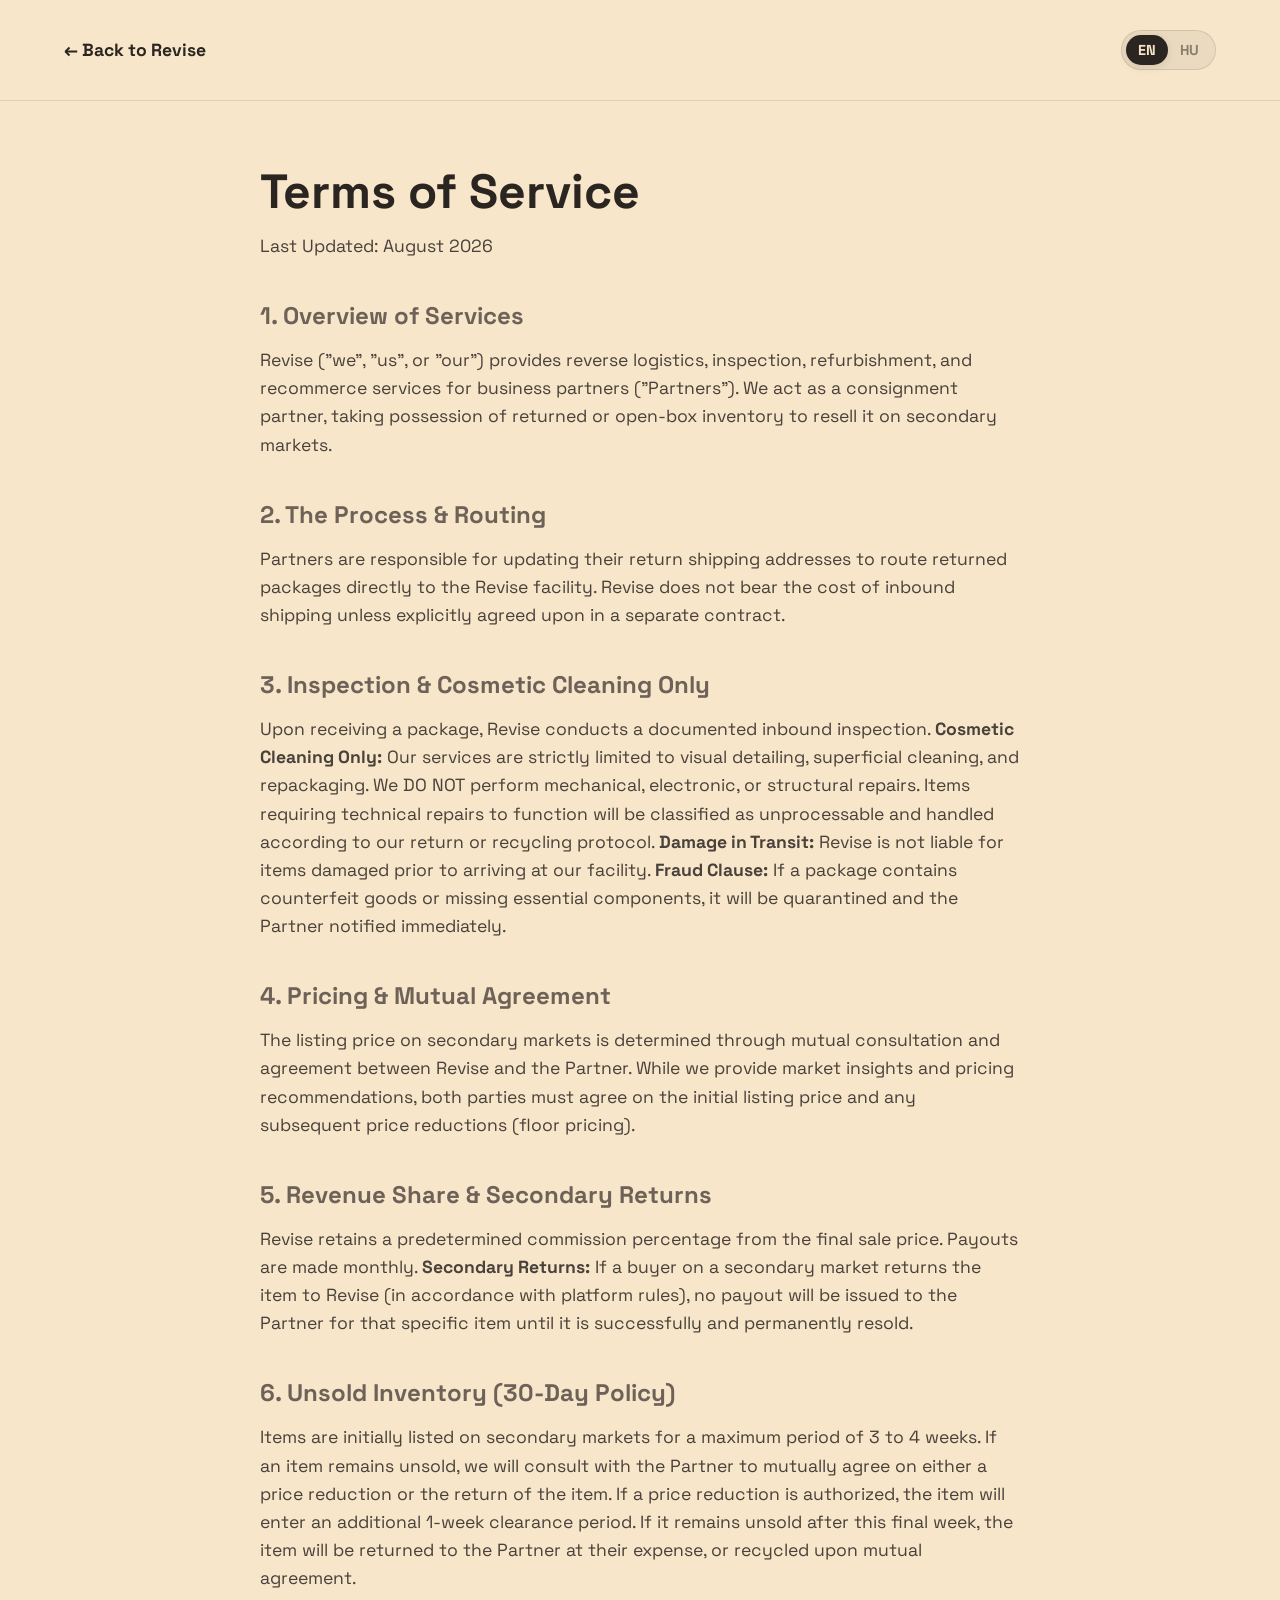
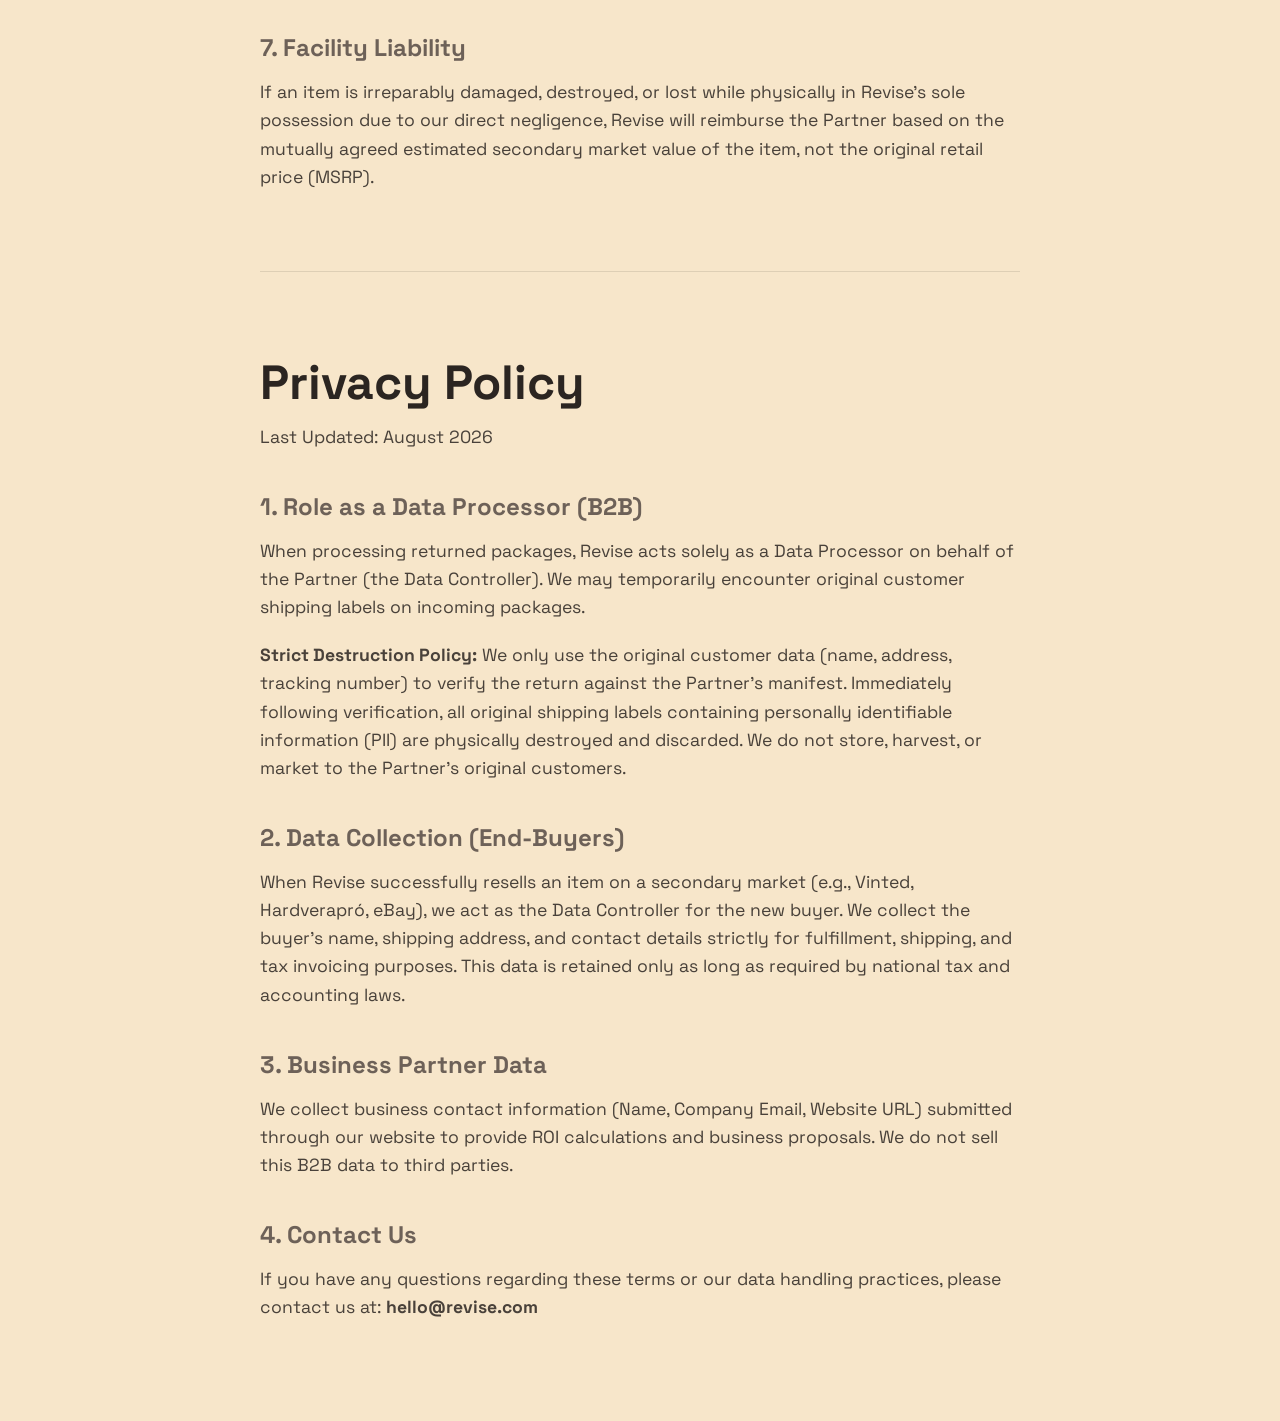
==== legal-en.html @ ffb0c0a9 "elsoupload" ====
<!DOCTYPE html>
<html lang="en">
<head>
    <meta charset="UTF-8">
    <meta name="viewport" content="width=device-width, initial-scale=1.0">
    <title>Legal | Revise</title>
    <link href="https://fonts.googleapis.com/css2?family=Space+Grotesk:wght@300;500;700&display=swap" rel="stylesheet">
    <link rel="stylesheet" href="style.css">
</head>
<body class="legal-page">

    <header class="legal-header">
        <a href="index.html" class="back-btn" data-i18n="legal-back">← Back to Revise</a>
        
        <!-- Nyelvválasztó a jogi oldalra is -->
        <div class="lang-switcher">
            <button class="lang-btn active">EN</button>
            <button class="lang-btn" onclick="window.location.href='legal-hu.html'">HU</button>
        </div>
    </header>

    <div class="legal-container">
        
        <div class="legal-section">
            <h1>Terms of Service</h1>
            <p class="last-updated">Last Updated: August 2026</p>

            <h2>1. Overview of Services</h2>
            <p>Revise ("we", "us", or "our") provides reverse logistics, inspection, refurbishment, and recommerce services for business partners ("Partners"). We act as a consignment partner, taking possession of returned or open-box inventory to resell it on secondary markets.</p>

            <h2>2. The Process & Routing</h2>
            <p>Partners are responsible for updating their return shipping addresses to route returned packages directly to the Revise facility. Revise does not bear the cost of inbound shipping unless explicitly agreed upon in a separate contract.</p>

            <h2>3. Inspection & Cosmetic Cleaning Only</h2>
            <p>Upon receiving a package, Revise conducts a documented inbound inspection. <strong>Cosmetic Cleaning Only:</strong> Our services are strictly limited to visual detailing, superficial cleaning, and repackaging. We DO NOT perform mechanical, electronic, or structural repairs. Items requiring technical repairs to function will be classified as unprocessable and handled according to our return or recycling protocol. <strong>Damage in Transit:</strong> Revise is not liable for items damaged prior to arriving at our facility. <strong>Fraud Clause:</strong> If a package contains counterfeit goods or missing essential components, it will be quarantined and the Partner notified immediately.</p>
            
            <h2>4. Pricing & Mutual Agreement</h2>
            <p>The listing price on secondary markets is determined through mutual consultation and agreement between Revise and the Partner. While we provide market insights and pricing recommendations, both parties must agree on the initial listing price and any subsequent price reductions (floor pricing).</p>

            <h2>5. Revenue Share & Secondary Returns</h2>
            <p>Revise retains a predetermined commission percentage from the final sale price. Payouts are made monthly. <strong>Secondary Returns:</strong> If a buyer on a secondary market returns the item to Revise (in accordance with platform rules), no payout will be issued to the Partner for that specific item until it is successfully and permanently resold.</p>

            <h2>6. Unsold Inventory (30-Day Policy)</h2>
            <p>Items are initially listed on secondary markets for a maximum period of 3 to 4 weeks. If an item remains unsold, we will consult with the Partner to mutually agree on either a price reduction or the return of the item. If a price reduction is authorized, the item will enter an additional 1-week clearance period. If it remains unsold after this final week, the item will be returned to the Partner at their expense, or recycled upon mutual agreement.</p>

            <h2>7. Facility Liability</h2>
            <p>If an item is irreparably damaged, destroyed, or lost while physically in Revise's sole possession due to our direct negligence, Revise will reimburse the Partner based on the mutually agreed estimated secondary market value of the item, not the original retail price (MSRP).</p>
        </div>

        <hr class="legal-divider">

        <div class="legal-section">
            <h1>Privacy Policy</h1>
            <p class="last-updated">Last Updated: August 2026</p>

            <h2>1. Role as a Data Processor (B2B)</h2>
            <p>When processing returned packages, Revise acts solely as a Data Processor on behalf of the Partner (the Data Controller). We may temporarily encounter original customer shipping labels on incoming packages.</p>
            <p><strong>Strict Destruction Policy:</strong> We only use the original customer data (name, address, tracking number) to verify the return against the Partner's manifest. Immediately following verification, all original shipping labels containing personally identifiable information (PII) are physically destroyed and discarded. We do not store, harvest, or market to the Partner's original customers.</p>

            <h2>2. Data Collection (End-Buyers)</h2>
            <p>When Revise successfully resells an item on a secondary market (e.g., Vinted, Hardverapró, eBay), we act as the Data Controller for the new buyer. We collect the buyer's name, shipping address, and contact details strictly for fulfillment, shipping, and tax invoicing purposes. This data is retained only as long as required by national tax and accounting laws.</p>

            <h2>3. Business Partner Data</h2>
            <p>We collect business contact information (Name, Company Email, Website URL) submitted through our website to provide ROI calculations and business proposals. We do not sell this B2B data to third parties.</p>

            <h2>4. Contact Us</h2>
            <p>If you have any questions regarding these terms or our data handling practices, please contact us at: <strong>hello@revise.com</strong></p>
        </div>

    </div>

</body>
</html>
---- style.css ----
html.lenis {
  height: auto;
}
.lenis.lenis-smooth {
  scroll-behavior: auto !important;
}
.lenis.lenis-smooth [data-lenis-prevent] {
  overscroll-behavior: contain;
}
.lenis.lenis-stopped {
  overflow: hidden;
}
.lenis.lenis-scrolling iframe {
  pointer-events: none;
}

:root {
    --bg-color: #F7E6CA;
    --box-main: #AD9C8E;
    --box-dark: #8c7d71; 
    --box-light: #D9BBB0;
    --box-inside: #6d6158;
    --text-color: #2b2521; 
    
    --texture: url("data:image/svg+xml,%3Csvg viewBox='0 0 200 200' xmlns='http://www.w3.org/2000/svg'%3E%3Cfilter id='noiseFilter'%3E%3CfeTurbulence type='fractalNoise' baseFrequency='0.8' numOctaves='3' stitchTiles='stitch'/%3E%3C/filter%3E%3Crect width='100%25' height='100%25' filter='url(%23noiseFilter)' opacity='0.12'/%3E%3C/svg%3E");
}

* { margin: 0; padding: 0; box-sizing: border-box; }

body {
    background-color: var(--bg-color);
    font-family: 'Space Grotesk', sans-serif;
    color: var(--text-color);
    overflow-x: hidden;
}

/* ========================================= */
/* --- 0. FEJLÉC (HEADER) NAVIGÁCIÓ --- */
/* ========================================= */
.site-header {
    position: fixed;
    top: 0; left: 0; width: 100%;
    display: flex; justify-content: space-between; align-items: center;
    padding: 30px 5%; /* Alapból szellősebb */
    z-index: 100;
    transition: all 0.3s cubic-bezier(0.4, 0, 0.2, 1);
    /* Alapból átlátszó! */
    background: transparent; 
}

/* Ez az osztály kapcsol be, amikor legörgetünk */
.site-header.scrolled {
    background: rgba(247, 230, 202, 0.85); /* A var(--bg-color) áttetsző változata */
    backdrop-filter: blur(12px);
    -webkit-backdrop-filter: blur(12px);
    box-shadow: 0 4px 30px rgba(0, 0, 0, 0.05);
    padding: 15px 5%; /* Összehúzódik picit! */
}

/* Amikor sötét háttérre (ROI) érünk, ezt a GSAP fogja sötétíteni */
.site-header.dark-mode {
    background: rgba(26, 23, 21, 0.85); /* Sötét tejüveg */
}
.site-header.dark-mode .header-logo,
.site-header.dark-mode .header-nav a {
    color: var(--bg-color); /* Világos szöveg */
}
.site-header.dark-mode .header-cta {
    background-color: var(--bg-color);
    color: var(--text-color);
}

.header-logo {
    font-size: 2rem; font-weight: 700; color: var(--text-color);
    cursor: pointer; transition: color 0.3s;
}

.header-nav { 
    display: flex; 
    gap: 40px; 
    position: absolute;
    left: 50%;
    transform: translateX(-50%);
}
.header-nav a {
    text-decoration: none; color: var(--text-color);
    font-weight: 500; font-size: 1.1rem; opacity: 0.6;
    transition: opacity 0.2s, color 0.3s;
}
.header-nav a:hover { opacity: 1; }

.header-cta {
    text-decoration: none;
    background-color: var(--text-color);
    color: var(--bg-color);
    padding: 12px 28px;
    border-radius: 50px;
    font-weight: 700; font-size: 1.1rem;
    transition: transform 0.2s, background-color 0.2s, color 0.3s;
}
.header-cta:hover { transform: scale(1.05); }

/* A régi, csúf .logo eltüntetése a biztonság kedvéért */
.logo { display: none !important; }

.hero-container {
    position: relative;
    width: 100%; 
    height: 100vh;
    display: flex;
    justify-content: center;
    align-items: center;
    overflow: hidden;
}

.logo { position: absolute; top: 40px; font-size: 2.5rem; font-weight: 700; z-index: 50; }

.hero-text-static {
    position: absolute;
    top: 0; bottom: 0; left: 0; right: 0;
    margin: auto; 
    height: fit-content; 
    width: 100%;
    text-align: center;
    z-index: 20; 
    opacity: 0; 
}
.hero-text-static h1 { font-size: 5rem; line-height: 1; margin-bottom: 20px; }
.hero-text-static p { font-size: 1.5rem; opacity: 0.8; }

.scene {
    position: absolute;
    top: 0; bottom: 0; left: 0; right: 0;
    margin: auto; 
    width: 250px;
    height: 250px;
    perspective: 1200px;
}
.scene-back { z-index: 10; } 
.scene-front { z-index: 30; } 

.box-half {
    width: 100%; height: 100%;
    position: relative;
    transform-style: preserve-3d;
    transform: rotateX(-15deg) rotateY(-25deg); 
    will-change: transform;
}

/* ========================================= */
/* --- KARTON TEXTÚRA ÉS PUHA ÉLEK --- */
/* ========================================= */
.face {
    position: absolute; width: 250px; height: 250px;
    
    /* A border-radius TÖRÖLVE lett, hogy eltűnjenek a lyukak! */
    
    /* Lágyabb, kicsit áttetszőbb szegély a kemény vonal helyett (ez puhítja az éleket) */
    border: 2px solid rgba(140, 125, 113, 0.4);
    
    /* Belső árnyék, hogy "puffadtabb" legyen a doboz */
    box-shadow: inset 0 0 25px rgba(0,0,0,0.06);
    
    background-image: var(--texture); 
    background-blend-mode: multiply;  
}

.front  { transform: translateZ(125px); background-color: var(--box-main); }
.back   { transform: rotateY(180deg) translateZ(125px); background-color: var(--box-inside); } 
.right  { transform: rotateY(90deg) translateZ(125px); background-color: var(--box-light); }
.left   { transform: rotateY(-90deg) translateZ(125px); background-color: var(--box-light); }
.bottom { transform: rotateX(-90deg) translateZ(125px); background-color: var(--box-dark); }

.top-plane { 
    transform-style: preserve-3d;
    transform: rotateX(90deg) translateZ(125px); 
    background: transparent; border: none;
}

/* ========================================= */
/* --- A DOBOZRA NYOMTATOTT PNG LOGÓ --- */
/* ========================================= */
.box-logo-img {
    position: absolute;
    top: 50%;
    left: 50%;
    transform: translate(-50%, -50%); /* Pontosan középre teszi a lapon */
    
    /* Állítsd be a méretét! A doboz 250px széles, így a 150px jól mutat. */
    width: 150px; 
    height: auto;
    
    /* A RÁNYOMTATOTT HATÁS BEÁLLÍTÁSAI */
    opacity: 0.85; /* Picit átlátszó, hogy átüssön rajta a karton textúra */
    mix-blend-mode: multiply; /* EZ FONTOS: Ráolvasztja a doboz színére! */
    pointer-events: none; 
}

.flap {
    position: absolute; width: 125px; height: 250px;
    background-color: var(--box-main);
    
    /* A border-radius innen is TÖRÖLVE lett! */
    
    border: 2px solid rgba(140, 125, 113, 0.4);
    box-shadow: inset 0 0 20px rgba(0,0,0,0.06);
    
    background-image: var(--texture); 
    background-blend-mode: multiply;
}
.flap-left { left: 0; transform-origin: left; }
.flap-right { right: 0; transform-origin: right; }

/* ========================================= */
/* --- SZIGSZALAG (DUCT TAPE) TRÜKKÖK --- */
/* ========================================= */

.flap-left::after {
    content: '';
    position: absolute;
    right: -8px; 
    top: 20%;
    width: 45px;
    height: 110px;
    background-color: rgba(220, 220, 220, 0.4);
    box-shadow: inset 0 0 10px rgba(255,255,255,0.4), 2px 2px 5px rgba(0,0,0,0.1);
    transform: rotate(-3deg); 
}

.flap-right::after {
    content: '';
    position: absolute;
    left: -5px; 
    bottom: 25%;
    width: 40px;
    height: 90px;
    background-color: rgba(220, 220, 220, 0.4);
    box-shadow: inset 0 0 10px rgba(255,255,255,0.4), -2px 2px 5px rgba(0,0,0,0.1);
    transform: rotate(4deg);
}

.left::after {
    content: '';
    position: absolute;
    top: 30%;
    left: 20%;
    width: 140px;
    height: 45px;
    background-color: rgba(220, 220, 220, 0.35);
    box-shadow: inset 0 0 12px rgba(255,255,255,0.5), 0 3px 6px rgba(0,0,0,0.1);
    transform: rotate(-6deg);
}

.right::after {
    content: '';
    position: absolute;
    bottom: 40%;
    right: 15%;
    width: 120px;
    height: 40px;
    background-color: rgba(220, 220, 220, 0.35);
    box-shadow: inset 0 0 12px rgba(255,255,255,0.5), 0 3px 6px rgba(0,0,0,0.1);
    transform: rotate(4deg);
}

.next-section, .footer-game { height: 100vh; display: flex; flex-direction: column; justify-content: center; align-items: center; font-size: 2rem; border-top: 1px solid rgba(0,0,0,0.1);}

/* ========================================= */
/* --- 2. THE PAIN POINT SZEKCIÓ --- */
/* ========================================= */
.pain-section {
    width: 100%; min-height: 80vh;
    position: relative; /* KULCS: Hogy a grafikon alá tudjon menni! */
    display: flex; flex-direction: column; justify-content: center; align-items: center;
    background-color: var(--box-inside); color: var(--bg-color); text-align: center; padding: 100px 20px;
    overflow: hidden; /* Hogy a grafikon ne lógjon ki */
}
.pain-content {
    position: relative; z-index: 10; /* Ez tartja a szöveget a grafikon FÖLÖTT */
}

/* A vörös zuhanó grafikon a háttérben */
.pain-bg-chart {
    position: absolute; bottom: 0; left: 0; width: 100%; height: 70%; z-index: 1;
    opacity: 0.6;
    /* Alapból el van rejtve (jobbról balra vágjuk el), a GSAP fogja behozni! */
    clip-path: inset(0 100% 0 0); 
}
.pain-bg-chart svg { width: 100%; height: 100%; }
.chart-line {
    fill: none; stroke: #ff4d4d; stroke-width: 8;
    stroke-linecap: round; stroke-linejoin: round;
    filter: drop-shadow(0 0 15px rgba(255, 77, 77, 0.8)); /* Vörös Glow */
}
.chart-fill {
    fill: rgba(255, 77, 77, 0.15); /* Halvány vörös kitöltés a vonal alatt */
}

.pain-title { font-size: 2rem; text-transform: uppercase; letter-spacing: 2px; opacity: 0.6; margin-bottom: 20px; }
.pain-stat { font-size: 12rem; font-weight: 700; line-height: 1; color: var(--box-light); margin-bottom: 20px; }
.pain-stat span { font-size: 5rem; opacity: 0.8; }
.pain-subtitle { font-size: 1.8rem; max-width: 600px; opacity: 0.8; text-shadow: 0 5px 15px rgba(0,0,0,0.5); }

/* --- PÖTTYÖK KATTINTHATÓSÁGA --- */
.dot {
    width: 16px; height: 16px; border-radius: 50%; background-color: var(--box-light);
    border: 3px solid var(--bg-color); z-index: 2; transition: all 0.3s;
    cursor: pointer; /* ⬅️ Ettől lesz "kattintható kéz" ikon rajta! */
}
/* ... (A többi CSS marad a régi) ... */

/* ========================================= */
/* --- 3. A FOLYAMAT SZEKCIÓ (TIMELINE) --- */
/* ========================================= */
.process-section {
    width: 100%;
    background-color: var(--bg-color);
    padding: 150px 5%;
}

.process-container {
    max-width: 1200px;
    margin: 0 auto;
    display: flex;
    gap: 50px;
}

/* BAL OLDAL: Idősáv */
.process-text-side {
    width: 50%;
    position: relative;
    padding-left: 50px; /* Hely a vonalnak */
}

.timeline-line {
    position: absolute;
    left: 14px; /* A pontok közepéhez igazítva */
    top: 0;
    bottom: 0;
    width: 2px;
    background-color: rgba(173, 156, 142, 0.3); /* Halvány alapszín */
}

.timeline-fill {
    position: absolute;
    top: 0; left: 0; width: 100%;
    height: 0%; /* Ezt a GSAP fogja tölteni! */
    background-color: var(--box-inside);
}

.process-step {
    position: relative;
    padding: 50px 0 150px 0; /* Hely a lépések között */
}

/* A kis pontok */
.step-dot {
    position: absolute;
    left: -42px; /* Pontosan ráül a vonalra */
    top: 55px;
    width: 14px;
    height: 14px;
    border-radius: 50%;
    background-color: var(--box-light);
    border: 2px solid var(--bg-color);
    transition: all 0.4s ease;
    z-index: 2;
}

/* Amikor a lépés aktív (Ezt a JS adja hozzá) */
.process-step.active .step-dot {
    background-color: var(--box-inside);
    transform: scale(1.5);
    box-shadow: 0 0 15px rgba(109, 97, 88, 0.6); /* GLOW effekt */
}

.process-step h3 { font-size: 3rem; margin-bottom: 20px; }
.process-step p { font-size: 1.4rem; opacity: 0.7; max-width: 400px; }

/* JOBB OLDAL: A leragadó képek */
.process-visual-side {
    width: 50%;
}

.sticky-visuals {
    position: sticky;
    top: 50%;
    transform: translateY(-50%);
    width: 100%;
    height: 400px;
    display: flex;
    justify-content: center;
    align-items: center;
}

.process-img {
    position: absolute;
    max-width: 80%;
    max-height: 80%;
    border-radius: 20px; /* Csak a teszt képek miatt, háttér nélkülinél vedd ki */
    opacity: 0;
    transform: scale(0.8);
    transition: all 0.6s cubic-bezier(0.4, 0, 0.2, 1);
}

.process-img.active {
    opacity: 1;
    transform: scale(1);
}

/* --- 2. PAIN POINT --- */
.pain-section {
    width: 100%; min-height: 80vh;
    display: flex; flex-direction: column; justify-content: center; align-items: center;
    background-color: var(--box-inside); color: var(--bg-color); text-align: center; padding: 100px 20px;
}
.pain-title { font-size: 2rem; text-transform: uppercase; letter-spacing: 2px; opacity: 0.6; margin-bottom: 20px; }
.pain-stat { font-size: 12rem; font-weight: 700; line-height: 1; color: var(--box-light); margin-bottom: 20px; }
.pain-stat span { font-size: 5rem; opacity: 0.8; }
.pain-subtitle { font-size: 1.8rem; max-width: 600px; opacity: 0.8; }

/* --- 3. PINNED PROCESS SZEKCIÓ --- */
.process-wrapper {
    width: 100%;
    background-color: var(--bg-color); /* A szín átkerült ide! */
    padding: 15vh 0; /* ⬅️ 15% extra tér felül és alul a képernyőn! */
}

.process-pinned-section {
    width: 100%;
    height: 100vh; 
    background-color: transparent; /* Ez most már átlátszó, a wrapper adja a színt */
    display: flex;
    justify-content: center;
    align-items: center;
    overflow: hidden;
}

.process-container {
    display: flex;
    width: 90%;
    max-width: 1200px;
    height: 60vh; /* Ekkora dobozban játszódik le minden */
    align-items: center;
}

/* BAL: A csík és a pöttyök */
.process-nav {
    width: 10%; height: 100%; position: relative;
    display: flex; flex-direction: column; justify-content: space-between; align-items: center;
}
.timeline-line {
    position: absolute; top: 15px; bottom: 15px; left: 50%; transform: translateX(-50%);
    width: 2px; background-color: rgba(173, 156, 142, 0.3); z-index: 1;
}
.timeline-fill {
    position: absolute; top: 0; left: 0; width: 100%; height: 0%; 
    background-color: var(--box-inside);
}
.dot {
    width: 16px; height: 16px; border-radius: 50%; background-color: var(--box-light);
    border: 3px solid var(--bg-color); z-index: 2; transition: all 0.3s;
}
.dot.active {
    background-color: var(--box-inside); transform: scale(1.5);
    box-shadow: 0 0 15px rgba(109, 97, 88, 0.8); /* Ez a GLOW effekt! */
}

/* KÖZÉP: A szövegek */
.process-texts {
    width: 45%; height: 100%; position: relative;
    display: flex; align-items: center; padding: 0 40px;
}
.step-text {
    position: absolute; left: 40px; right: 40px;
    opacity: 0; /* Alapból minden rejtve van */
    transform: translateY(30px); /* Kicsit lejjebb vannak */
}
.step-text.active { opacity: 1; transform: translateY(0); }
.step-text h3 { 
    font-size: 3rem; 
    margin-bottom: 20px; 
    white-space: nowrap; /* EZ AZ ÚJ SOR: Erőszakkal egy sorban tartja a szöveget! */
}
.step-text p { font-size: 1.5rem; opacity: 0.8; }

/* JOBB: A képek */
.process-visuals {
    width: 45%; height: 100%; position: relative;
    display: flex; justify-content: center; align-items: center;
}
.step-img-container {
    position: absolute; width: 100%; height: 100%;
    display: flex; justify-content: center; align-items: center;
    opacity: 0; transform: scale(0.9);
}
.step-img-container.active { opacity: 1; transform: scale(1); }
.step-img-container img {
    max-width: 90%; max-height: 90%;
    border-radius: 20px; /* Háttér nélküli képeknél vedd ki a szegélyt! */
}

/* ========================================= */
/* --- DIORÁMA SZÍNPAD BEÁLLÍTÁSAI --- */
/* ========================================= */
.diorama-stage {
    position: relative; width: 100%; height: 400px;
    display: flex; justify-content: center; align-items: center;
}

.diorama-item {
    position: absolute; opacity: 0; pointer-events: none;
}
#shoe-wrapper.active, #sad-face.active { opacity: 1; }

/* Belső képek méretezése a wrappereken belül */
#shoe-img { width: 100%; max-width: 350px; height: auto; }
#clipboard-img { width: 200px; height: auto; }
#spray-img { width: 300px; height: auto; } /* Négyszeresére növelve! */
#brush-img { width: 200px; height: auto; } /* Négyszeresére növelve! */


/* --- Z-INDEX SZENDVICS LÉTREHOZÁSA --- */
#box-back { z-index: 10; max-width: 400px; }       
#spray-wrapper { z-index: 15; } /* A cipő mögött */
#clipboard-wrapper { z-index: 15; } /* A cipő mögött és picit balra */
#sad-face { z-index: 15; margin-left: -180px; margin-top: -120px; width: 150px; } 

#shoe-wrapper { z-index: 20; }  /* A FŐSZEREPLŐ */

#box-front { z-index: 25; max-width: 400px; }      
#brush-wrapper { z-index: 25; } /* A cipő előtt (ezzel súrolunk) */

/* --- FURGON ÉS KEREKEK POZÍCIONÁLÁSA --- */
#van-container {
    z-index: 30; 
    width: 480px; /* JÓVAL NAGYOBB LETT AZ AUTÓ */
    height: auto;
}
#van-body { width: 100%; height: auto; position: relative; z-index: 2; }

/* ⬇️ ITT ÁLLÍTSD BE A KEREKEKET A SAJÁT KÉPEDHEZ! ⬇️ */
.van-wheel {
    position: absolute;
    width: 85px; /* Állítsd be a kerék fizikai méretét! */
    height: 85px;
    z-index: 3;
    bottom: 125px; /* ⬅️ Ha túl lent/fent van, ezt az értéket módosítsd! */
}
#wheel-front { left: 71px; }  /* ⬅️ Tologasd jobbra-balra az elsőt! */
#wheel-back { right: 61px; }  /* ⬅️ Tologasd jobbra-balra a hátsót! */

/* Tisztítók egymás mellett */
#cleaners { display: flex; gap: 20px; }
.clean-tool { width: 80px; }

/* ========================================= */
/* --- 4. ROI KALKULÁTOR (SaaS Style) --- */
/* ========================================= */
.roi-section {
    width: 100%;
    min-height: 80vh;
    display: flex;
    justify-content: center;
    align-items: center;
    background-color: var(--text-color); /* Sötétbarna/Fekete alapháttér a komolyságért */
    padding: 100px 5%;
    color: var(--bg-color); /* Világos szöveg */
}


.roi-container {
    display: flex;
    width: 100%;
    max-width: 1200px;
    gap: 80px;
    align-items: center;
}

/* BAL OLDAL */
.roi-input-side {
    flex: 1;
}

.roi-title {
    font-size: 3.5rem;
    line-height: 1.1;
    margin-bottom: 20px;
}

.roi-description {
    font-size: 1.2rem;
    opacity: 0.7;
    margin-bottom: 50px;
    max-width: 450px;
}

.slider-wrapper {
    width: 100%;
    max-width: 500px;
}

.slider-label {
    font-size: 1rem;
    text-transform: uppercase;
    letter-spacing: 1.5px;
    opacity: 0.6;
    display: block;
    margin-bottom: 10px;
}

.slider-value {
    font-size: 2.5rem;
    font-weight: 700;
    color: var(--box-light);
    margin-bottom: 20px;
    border-bottom: 1px solid rgba(255,255,255,0.1); /* Letisztult elválasztó vonal */
    padding-bottom: 10px;
}

.slider-value, .roi-result {
    white-space: nowrap; /* ⬅️ EZ JAVÍTJA A TÖRDELÉST! */
}

/* Vékony, elegáns csúszka */
input[type=range] {
    -webkit-appearance: none;
    width: 100%;
    background: transparent;
}
input[type=range]:focus { outline: none; }
input[type=range]::-webkit-slider-runnable-track {
    width: 100%; height: 4px; /* Nagyon vékony, tech-szerű vonal */
    cursor: pointer;
    background: rgba(255,255,255,0.1); 
    border-radius: 2px;
}
input[type=range]::-webkit-slider-thumb {
    height: 20px; width: 20px; border-radius: 50%;
    background: var(--box-light); cursor: pointer;
    -webkit-appearance: none; margin-top: -8px;
    box-shadow: 0 2px 10px rgba(0,0,0,0.5); 
    transition: transform 0.2s;
}
input[type=range]::-webkit-slider-thumb:hover { transform: scale(1.3); }

/* JOBB OLDAL - Dashboard Card */
.roi-output-side {
    flex: 1;
    display: flex;
    justify-content: flex-end;
}

.roi-dashboard-card {
    background-color: rgba(255, 255, 255, 0.02); /* Nagyon minimális kiemelés */
    border: 1px solid rgba(255, 255, 255, 0.05);
    border-radius: 16px;
    width: 100%;
    max-width: 450px;
    padding: 40px;
    box-shadow: 0 20px 50px rgba(0,0,0,0.2);
}

.card-header {
    display: flex;
    align-items: center;
    gap: 10px;
    font-size: 0.9rem;
    text-transform: uppercase;
    letter-spacing: 1px;
    opacity: 0.6;
    margin-bottom: 30px;
}

.status-dot {
    width: 10px; height: 10px;
    background-color: #4ade80; /* Profi "System Online" zöld */
    border-radius: 50%;
    box-shadow: 0 0 10px rgba(74, 222, 128, 0.5);
}

.roi-result {
    font-size: 3.5rem;
    font-weight: 700;
    color: #fff;
    line-height: 1;
    margin-bottom: 15px;
}

.roi-badge {
    display: inline-block;
    font-size: 0.9rem;
    font-weight: 700;
    color: #1a1715;
    background-color: #4ade80; /* Nem ordít, csak elegáns plecsni */
    padding: 6px 12px;
    border-radius: 4px;
    text-transform: uppercase;
    letter-spacing: 1px;
    margin-bottom: 40px;
}

.card-footer {
    border-top: 1px solid rgba(255,255,255,0.05);
    padding-top: 20px;
}

.card-footer p {
    font-size: 0.9rem;
    opacity: 0.5;
    line-height: 1.5;
}
/* ========================================= */
/* --- 5. B2B KAPCSOLATFELVÉTEL ÉS FOOTER --- */
/* ========================================= */
.footer-section {
    width: 100%;
    background-color: var(--bg-color); /* Világos háttér a formnak */
    color: var(--text-color);
    padding: 100px 5% 0 5%;
    display: flex; flex-direction: column; align-items: center;
}

.contact-container {
    width: 100%; max-width: 800px;
    text-align: center; margin-bottom: 100px;
}
.contact-title { font-size: 4rem; margin-bottom: 20px; line-height: 1; }
.contact-subtitle { font-size: 1.5rem; opacity: 0.7; margin-bottom: 50px; }

/* Űrlap */
.b2b-form { display: flex; flex-direction: column; gap: 20px; max-width: 500px; margin: 0 auto; }
.b2b-form input {
    width: 100%; padding: 18px; font-size: 1.1rem;
    background: transparent; border: 1px solid rgba(0,0,0,0.2);
    color: var(--text-color); border-radius: 8px; font-family: inherit;
    transition: border-color 0.3s;
}
.b2b-form input:focus { outline: none; border-color: var(--box-inside); }
.submit-btn {
    background-color: var(--text-color); color: var(--bg-color);
    padding: 18px; font-size: 1.2rem; font-weight: 700;
    border: none; border-radius: 8px; cursor: pointer; transition: transform 0.2s;
}
.submit-btn:hover { transform: translateY(-3px); }

/* Klasszikus B2B Footer infók */
.site-footer {
    width: 100%; max-width: 1200px;
    border-top: 1px solid rgba(0,0,0,0.1);
    padding: 40px 0; display: flex; justify-content: space-between;
    font-size: 0.9rem; opacity: 0.6;
}
.footer-links a { color: var(--text-color); text-decoration: none; margin-left: 20px; }

/* --- AZ EASTER EGG (Az oldal legalján) --- */
.easter-egg-strip {
    width: 100%; height: 40px;
    background-color: var(--box-inside); /* Sötét csík */
    position: relative; overflow: hidden; display: flex; align-items: center;
}

/* A 2D sziluett Furgon (Balra néz) */
.silhouette-van {
    width: 80px; height: 25px;
    background-color: var(--bg-color);
    border-radius: 20px 4px 4px 4px; /* Bal eleje íves (szélvédő) */
    position: absolute; left: 50px; bottom: 1px;
    opacity: 0.4;
    z-index: 10;
}
/* Ablak kivágás (Szélvédő és oldalablak) */
.silhouette-van::after {
    content: ''; position: absolute;
    top: 4px; left: 5px;
    width: 20px; height: 15px;
    background-color: var(--box-inside); /* Beleolvad a háttérbe, "lyuk" hatás */
    border-radius: 10px 2px 2px 2px;
}

/* Lebegő, repülő KARTONDOBOZOK a háttérben */
.floating-box {
    position: absolute; 
    background-color: var(--box-light); 
    border-radius: 2px;
    z-index: 5; /* A furgon mögé/bele mennek */
    left: 100%; /* Alapból kint vannak jobbon */
    opacity: 0;
}

/* Különböző formák és méretek */
.box-1 { width: 15px; height: 15px; top: 15px; animation: flyInBox 4s linear infinite; } /* Kiskocka */
.box-2 { width: 35px; height: 10px; top: 25px; animation: flyInBox 5s linear infinite 1.5s; } /* Hosszúkás, lapos */
.box-3 { width: 20px; height: 25px; top: 10px; animation: flyInBox 6s linear infinite 0.8s; } /* Magas doboz */
.box-4 { width: 25px; height: 15px; top: 30px; animation: flyInBox 4.5s linear infinite 2.5s; } /* Normál téglalap */

/* Animáció: Jobbról be a furgon hátuljába */
@keyframes flyInBox {
    0% { left: 100%; transform: rotate(0deg); opacity: 0; }
    5% { left: 100%; transform: rotate(0deg); opacity: 0.3; } /* Halványan bejönnek */
    
    /* 140px a furgon hátulja. Itt még látszanak. */
    85% { left: 140px; transform: rotate(-200deg); opacity: 0.3; } 
    
    /* 100px már a furgon közepe. Itt azonnal eltűnnek, mintha elnyelte volna őket! */
    90% { left: 100px; transform: rotate(-220deg); opacity: 0; } 
    
    100% { left: 100px; opacity: 0; }
}

/* ========================================= */
/* --- LEGAL PAGE (ToS & Privacy Policy) --- */
/* ========================================= */
.legal-page {
    background-color: var(--bg-color);
    color: var(--text-color);
    overflow-y: auto; /* Itt legyen normál görgetés */
}

.legal-header {
    padding: 30px 5%;
    border-bottom: 1px solid rgba(0,0,0,0.1);
    /* ÚJ SOROK, hogy a gomb jobbra menjen: */
    display: flex;
    justify-content: space-between;
    align-items: center;
}
.back-btn {
    text-decoration: none;
    color: var(--text-color);
    font-weight: 700;
    font-size: 1.1rem;
    transition: opacity 0.3s;
}
.back-btn:hover { opacity: 0.6; }

.legal-container {
    max-width: 800px;
    margin: 60px auto 100px auto;
    padding: 0 20px;
}

.legal-section h1 {
    font-size: 3rem;
    margin-bottom: 10px;
}
.last-updated {
    font-size: 1rem;
    opacity: 0.5;
    margin-bottom: 50px;
}
.legal-section h2 {
    font-size: 1.5rem;
    margin-top: 40px;
    margin-bottom: 15px;
    color: var(--box-inside);
}
.legal-section p {
    font-size: 1.1rem;
    line-height: 1.6;
    margin-bottom: 20px;
    opacity: 0.85;
}
.legal-divider {
    border: none;
    height: 1px;
    background-color: rgba(0,0,0,0.1);
    margin: 80px 0;
}

/* ========================================= */
/* --- NYELVVÁLASZTÓ (LANG SWITCHER) --- */
/* ========================================= */
.header-actions {
    display: flex;
    align-items: center;
    gap: 20px;
}

.lang-switcher {
    display: flex;
    background-color: rgba(0, 0, 0, 0.05);
    border-radius: 30px;
    padding: 4px;
    border: 1px solid rgba(0, 0, 0, 0.1);
}

.lang-btn {
    background: transparent;
    border: none;
    padding: 6px 12px;
    border-radius: 20px;
    font-family: inherit;
    font-weight: 700;
    font-size: 0.9rem;
    color: var(--text-color);
    cursor: pointer;
    opacity: 0.5;
    transition: all 0.3s;
}

.lang-btn.active {
    background-color: var(--text-color);
    color: var(--bg-color);
    opacity: 1;
    box-shadow: 0 2px 10px rgba(0, 0, 0, 0.1);
}

/* Sötét mód kezelése (ROI szekció felett) */
.site-header.dark-mode .lang-switcher { background-color: rgba(255, 255, 255, 0.1); border-color: rgba(255, 255, 255, 0.2); }
.site-header.dark-mode .lang-btn { color: var(--bg-color); }
.site-header.dark-mode .lang-btn.active { background-color: var(--bg-color); color: var(--text-color); }

/* ============================================================== */
/* --- MOBIL RESZPONZIVITÁS (Minden, ami 768px-nél kisebb) --- */
/* ============================================================== */
@media (max-width: 768px) {
    /* ... itt jönnek a mobil beállítások ... */
    .header-actions { gap: 10px; }
    .lang-btn { padding: 5px 8px; font-size: 0.8rem; }
    /* ... és a többi mobil kódod ... */
}

/* ============================================================== */
/* --- MOBIL RESZPONZIVITÁS (Minden, ami 768px-nél kisebb) --- */
/* ============================================================== */

@media (max-width: 768px) {
    
    /* --- 0. FEJLÉC --- */
    .header-nav { display: none; }
    .site-header { padding: 15px 5%; }
    .header-logo { font-size: 1.4rem; }
    .header-cta { padding: 10px 20px; font-size: 0.9rem; }
    

    

    /* --- 1. HERO SZEKCIÓ --- */
    .hero-text-static {
        top: 0; 
        bottom: 0; 
        margin: auto; /* TÖKÉLETESEN KÖZÉPRE ZÁRJA MOBILON IS! */
    }
    .hero-text-static h1 { font-size: 2.5rem; margin-bottom: 15px; line-height: 1.1; }
    .hero-text-static p { font-size: 1rem; padding: 0 20px; }
    .scene { top: 0; bottom: 0; }
    .box-logo-img { width: 100px; }


    /* --- 2. FÁJDALOMPONT --- */
    .pain-section { padding: 60px 20px; }
    .pain-title { font-size: 1.5rem; }
    .pain-stat { font-size: 6rem; margin-bottom: 10px; }
    .pain-stat span { font-size: 3rem; }
    .pain-subtitle { font-size: 1rem; }

    /* --- 3. FOLYAMAT SZEKCIÓ (Tökéletesített Szöveg Elrendezés) --- */
    .process-container {
        display: grid !important;
        grid-template-columns: 30px 1fr; /* 30px a pöttyöknek, a GIGANTIKUS TÖBBI a szövegnek! */
        grid-template-rows: 45vh 35vh; 
        gap: 0px 20px; /* 20px gyönyörű távolság a pöttyök és a betűk között */
        height: 100vh;
        width: 100%;
        padding: 0 20px; /* Ne érjen hozzá a telefon széléhez */
        align-content: center;
    }
    
    .process-visuals {
        grid-column: 1 / 3;
        grid-row: 1;
        width: 100%; height: 100%;
        display: flex; align-items: center; justify-content: center;
    }
    .diorama-stage {
        transform: scale(0.65); 
        transform-origin: center center;
    }

    .process-nav {
        grid-column: 1;
        grid-row: 2;
        position: relative;
        height: 250px; 
        width: 100%;
        align-self: center; 
    }

    .process-texts {
        grid-column: 2;
        grid-row: 2;
        position: relative;
        height: 250px; 
        width: 100%; /* ⬅️ EZ VOLT A HIBA! Kényszerítjük, hogy kitöltse a teret! */
        padding: 0;
        align-self: center; 
    }
    
    .step-text {
        position: absolute;
        left: 0; 
        top: 20px; 
        width: 100%; /* ⬅️ A szöveg is megkapja a maximális 100% teret! */
        padding-right: 10px; /* Pici levegő a jobb oldalon */
    }
    .step-text h3 { 
        font-size: 2rem; /* Nagy, bátor, olvasható cím */
        margin-bottom: 12px; 
        letter-spacing: -0.5px;
    }
    .step-text p { 
        font-size: 1.15rem; 
        line-height: 1.5; /* Gyönyörű szellős sorköz a leírásnak */
        opacity: 0.8;
    }

    /* --- 4. ROI KALKULÁTOR --- */
    .roi-container { flex-direction: column; gap: 40px; }
    .roi-input-side, .roi-output-side { width: 100%; justify-content: center; }
    .roi-title { font-size: 2rem; }
    .roi-description { margin-bottom: 30px; font-size: 1rem; }
    .slider-value { font-size: 1.8rem; }
    .roi-dashboard-card { padding: 25px; }
    .roi-result { font-size: 2rem; }

    /* --- 5. B2B KAPCSOLAT ÉS FOOTER --- */
    .contact-title { font-size: 2.2rem; margin-bottom: 15px; }
    .contact-subtitle { font-size: 1.1rem; margin-bottom: 30px; }
    .footer-section { padding: 60px 5% 0 5%; }

    /* ⬅️ EZT ADD HOZZÁ: A Footer mobilos rendberakása */
    .site-footer {
        flex-direction: column; /* Egymás alá teszi a sorokat */
        gap: 15px; /* Kellemes távolság a szövegek között */
        text-align: center;
    }
    .footer-links {
        display: flex; 
        gap: 20px; /* Távolság a két link között */
        justify-content: center;
    }
    .footer-links a {
        margin-left: 0; /* Töröljük a gépes bal margót */
    }
    
    /* ============================================================== */
    /* --- MOBIL RESZPONZIVITÁS (Minden, ami 768px-nél kisebb) --- */
    /* ============================================================== */

    @media (max-width: 768px) {
        /* --- 0. FEJLÉC --- */
        .header-nav { display: none; }
        /* ... a többi eddigi mobilos kódod ... */
    }
}
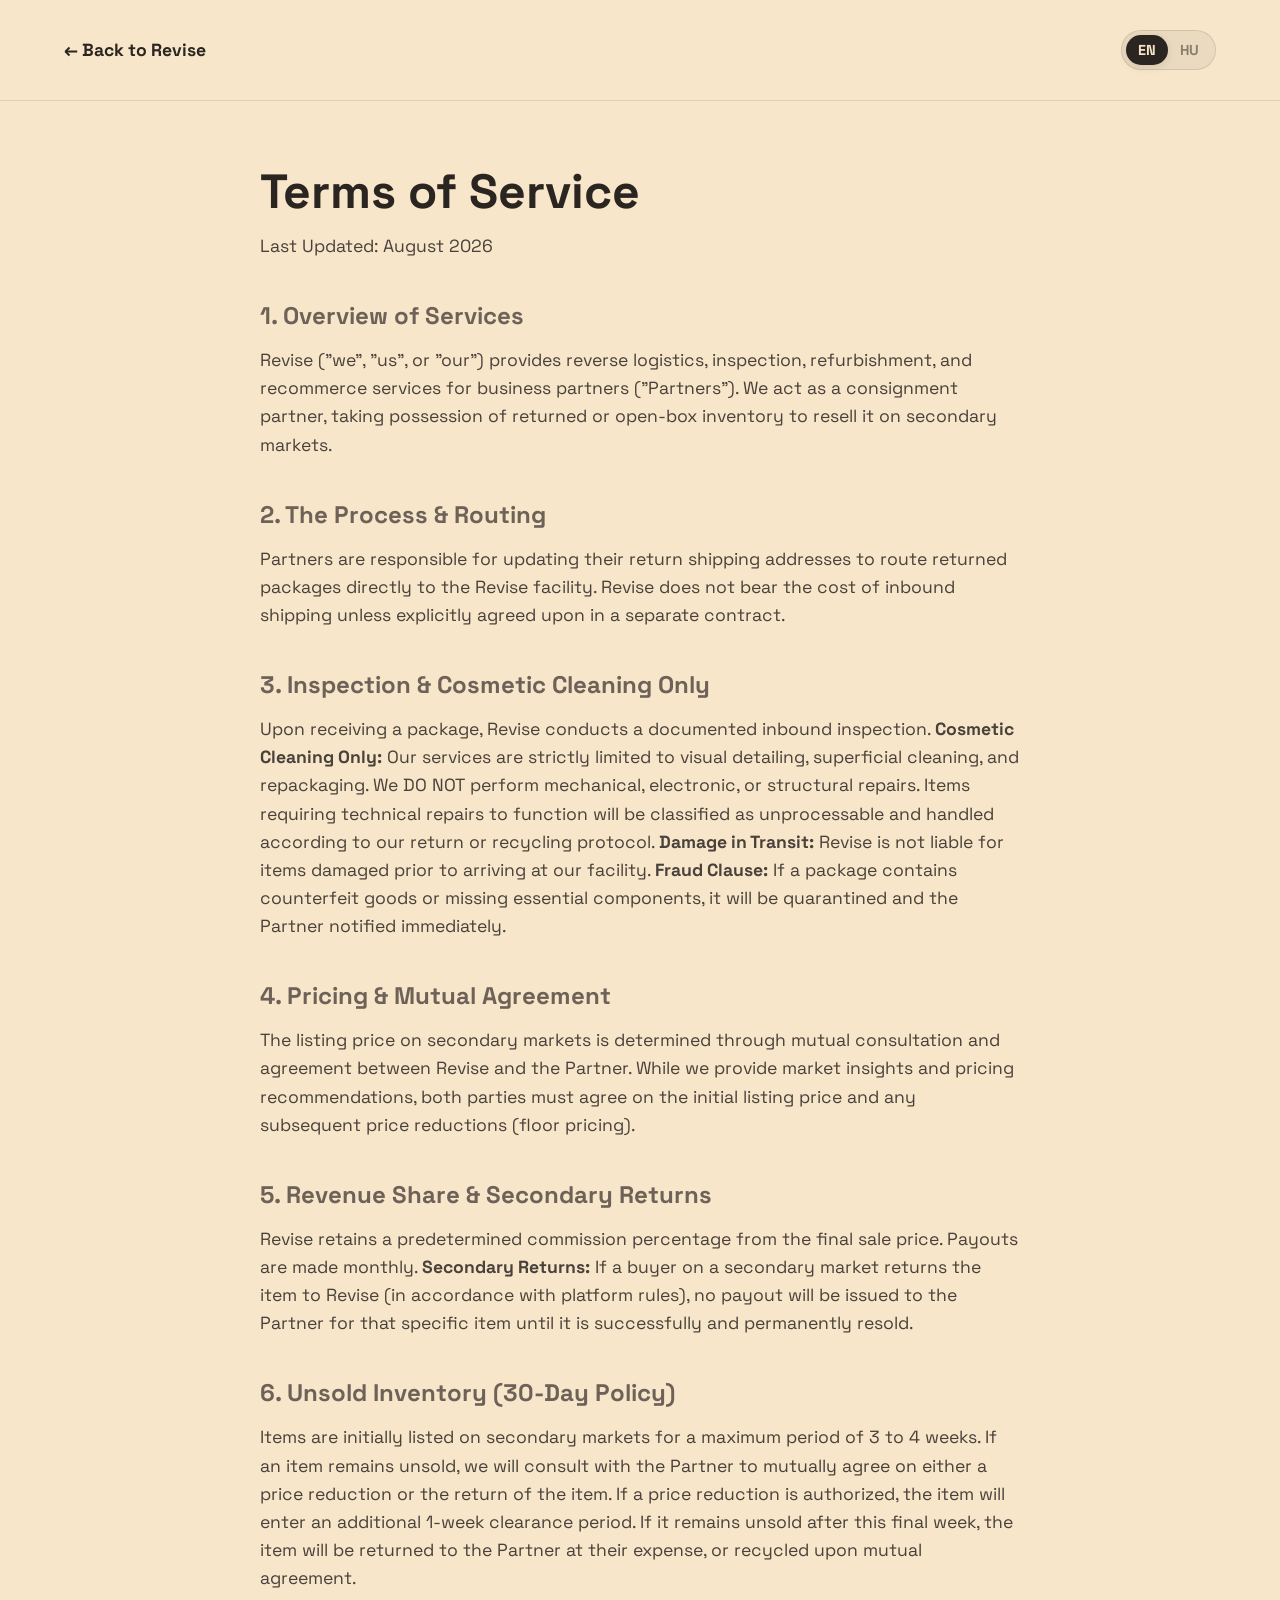
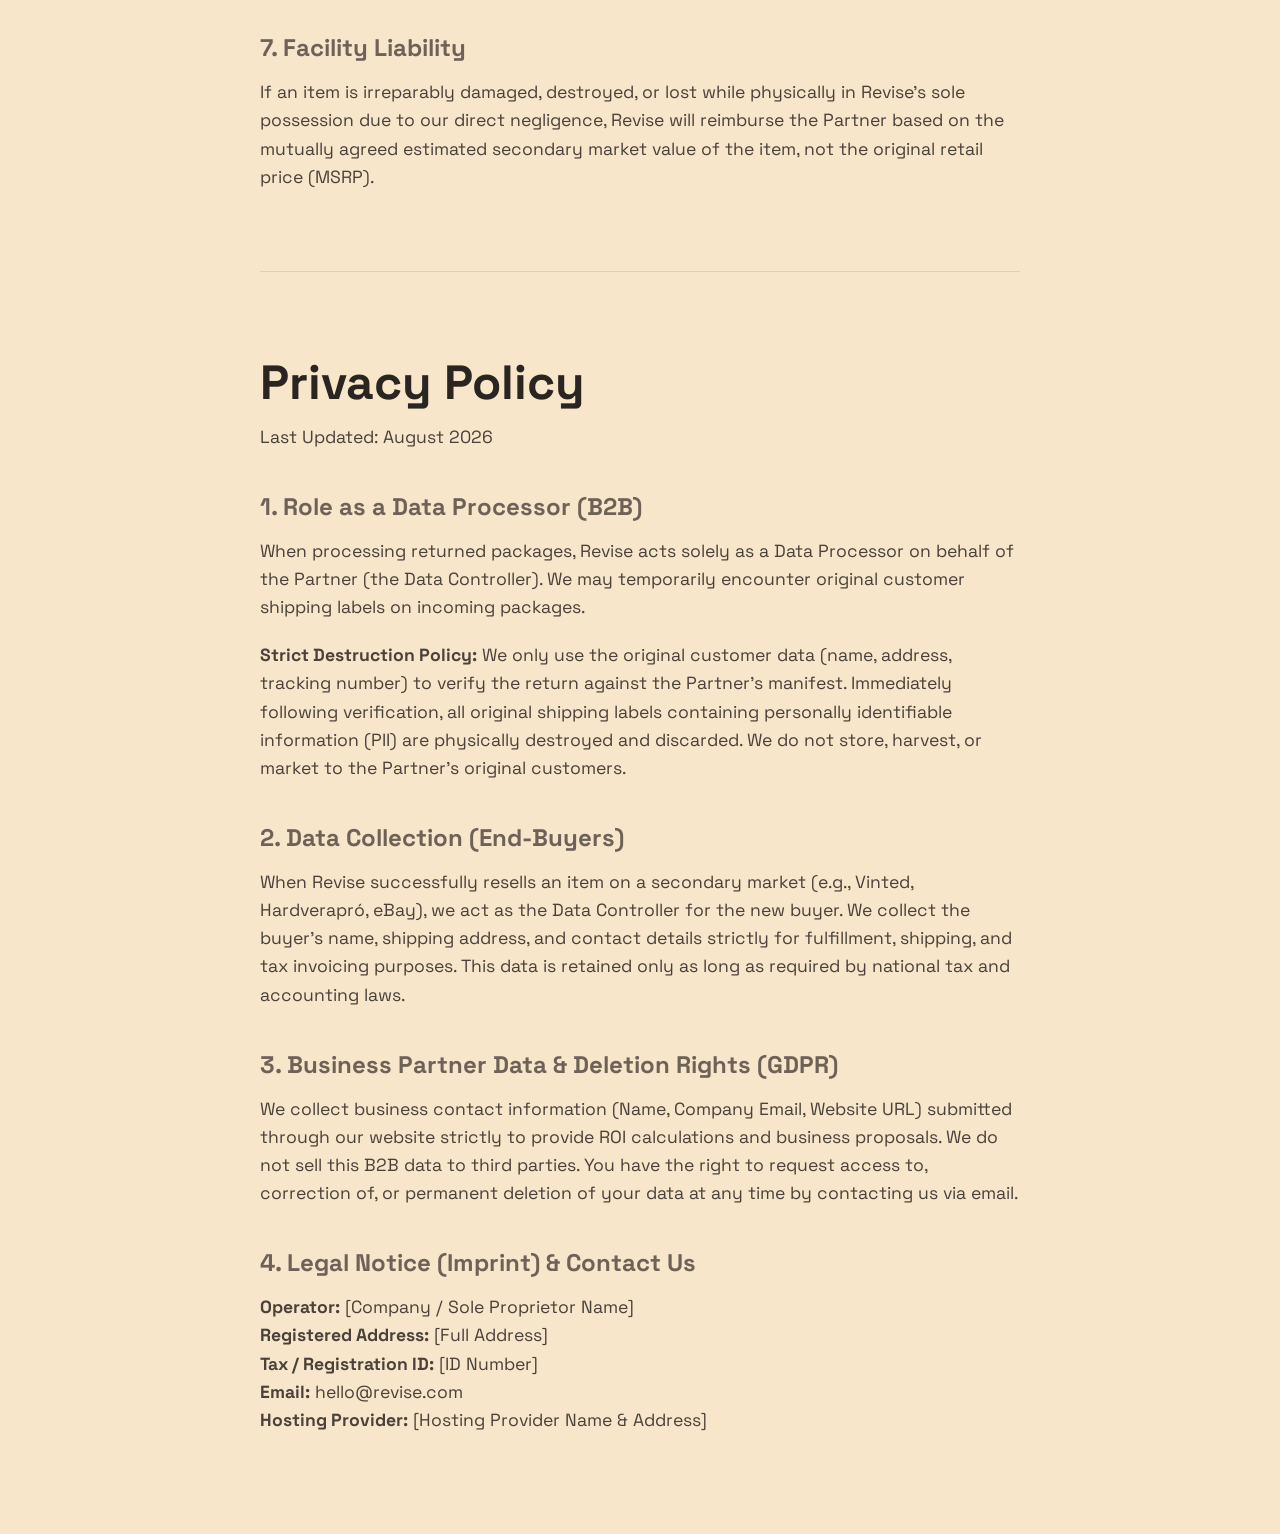
==== commit 0fd84611: "update" ====
--- a/legal-en.html
+++ b/legal-en.html
@@ -60,11 +60,15 @@
             <h2>2. Data Collection (End-Buyers)</h2>
             <p>When Revise successfully resells an item on a secondary market (e.g., Vinted, Hardverapró, eBay), we act as the Data Controller for the new buyer. We collect the buyer's name, shipping address, and contact details strictly for fulfillment, shipping, and tax invoicing purposes. This data is retained only as long as required by national tax and accounting laws.</p>
 
-            <h2>3. Business Partner Data</h2>
-            <p>We collect business contact information (Name, Company Email, Website URL) submitted through our website to provide ROI calculations and business proposals. We do not sell this B2B data to third parties.</p>
+            <h2>3. Business Partner Data & Deletion Rights (GDPR)</h2>
+            <p>We collect business contact information (Name, Company Email, Website URL) submitted through our website strictly to provide ROI calculations and business proposals. We do not sell this B2B data to third parties. You have the right to request access to, correction of, or permanent deletion of your data at any time by contacting us via email.</p>
 
-            <h2>4. Contact Us</h2>
-            <p>If you have any questions regarding these terms or our data handling practices, please contact us at: <strong>hello@revise.com</strong></p>
+            <h2>4. Legal Notice (Imprint) & Contact Us</h2>
+            <p><strong>Operator:</strong> [Company / Sole Proprietor Name]<br>
+            <strong>Registered Address:</strong> [Full Address]<br>
+            <strong>Tax / Registration ID:</strong> [ID Number]<br>
+            <strong>Email:</strong> hello@revise.com<br>
+            <strong>Hosting Provider:</strong> [Hosting Provider Name & Address]</p>
         </div>
 
     </div>
--- a/style.css
+++ b/style.css
@@ -730,13 +730,28 @@
 
 /* Űrlap */
 .b2b-form { display: flex; flex-direction: column; gap: 20px; max-width: 500px; margin: 0 auto; }
-.b2b-form input {
+.b2b-form input:not([type="checkbox"]) {
     width: 100%; padding: 18px; font-size: 1.1rem;
     background: transparent; border: 1px solid rgba(0,0,0,0.2);
     color: var(--text-color); border-radius: 8px; font-family: inherit;
     transition: border-color 0.3s;
 }
-.b2b-form input:focus { outline: none; border-color: var(--box-inside); }
+.b2b-form input:not([type="checkbox"]):focus { outline: none; border-color: var(--box-inside); }
+
+/* ⬇️ ÚJ: Checkbox és szöveg reszponzív formázása ⬇️ */
+.consent-label {
+    display: flex; align-items: flex-start; gap: 12px;
+    font-size: 0.9rem; line-height: 1.4; text-align: left;
+    opacity: 0.8; cursor: pointer; padding: 0 4px;
+}
+.consent-label input[type="checkbox"] {
+    width: 18px; height: 18px; margin-top: 2px;
+    flex-shrink: 0; cursor: pointer; accent-color: var(--text-color);
+}
+.consent-label a {
+    color: var(--text-color); text-decoration: underline; font-weight: 500;
+}
+
 .submit-btn {
     background-color: var(--text-color); color: var(--bg-color);
     padding: 18px; font-size: 1.2rem; font-weight: 700;
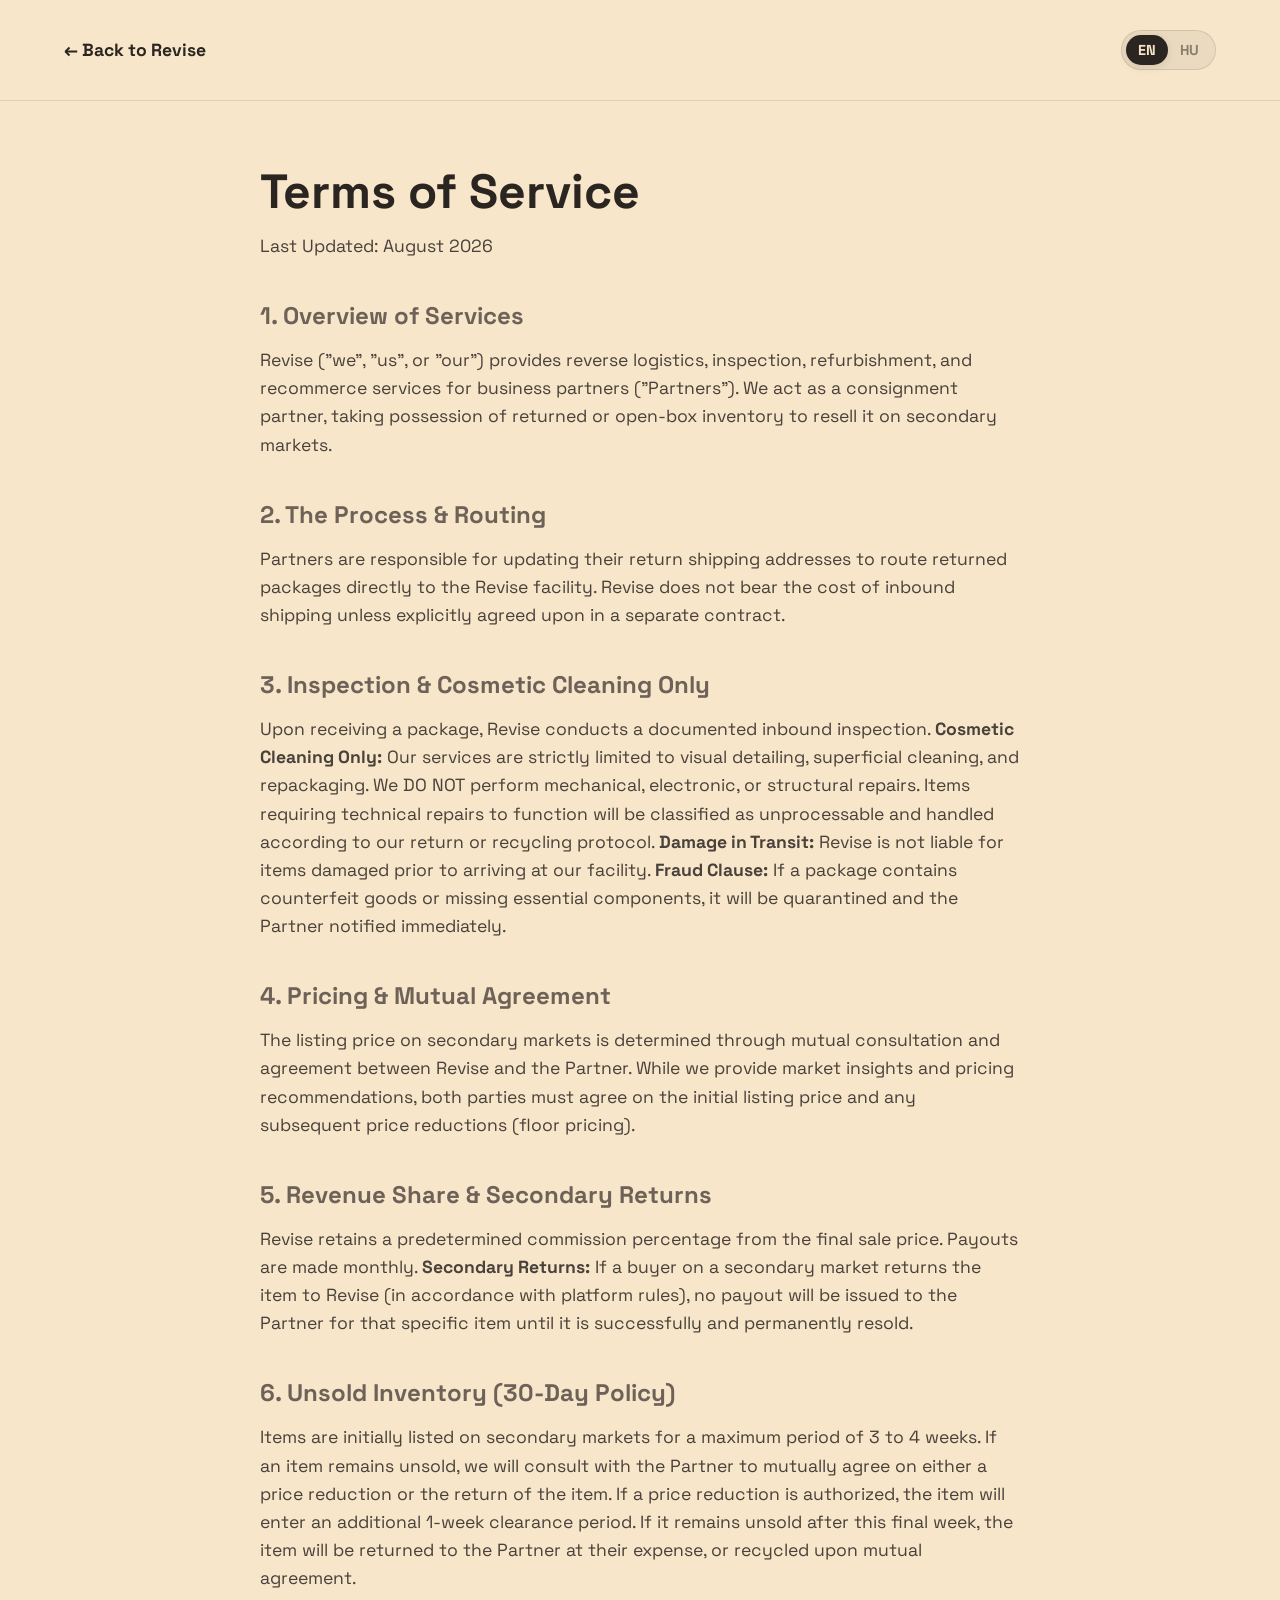
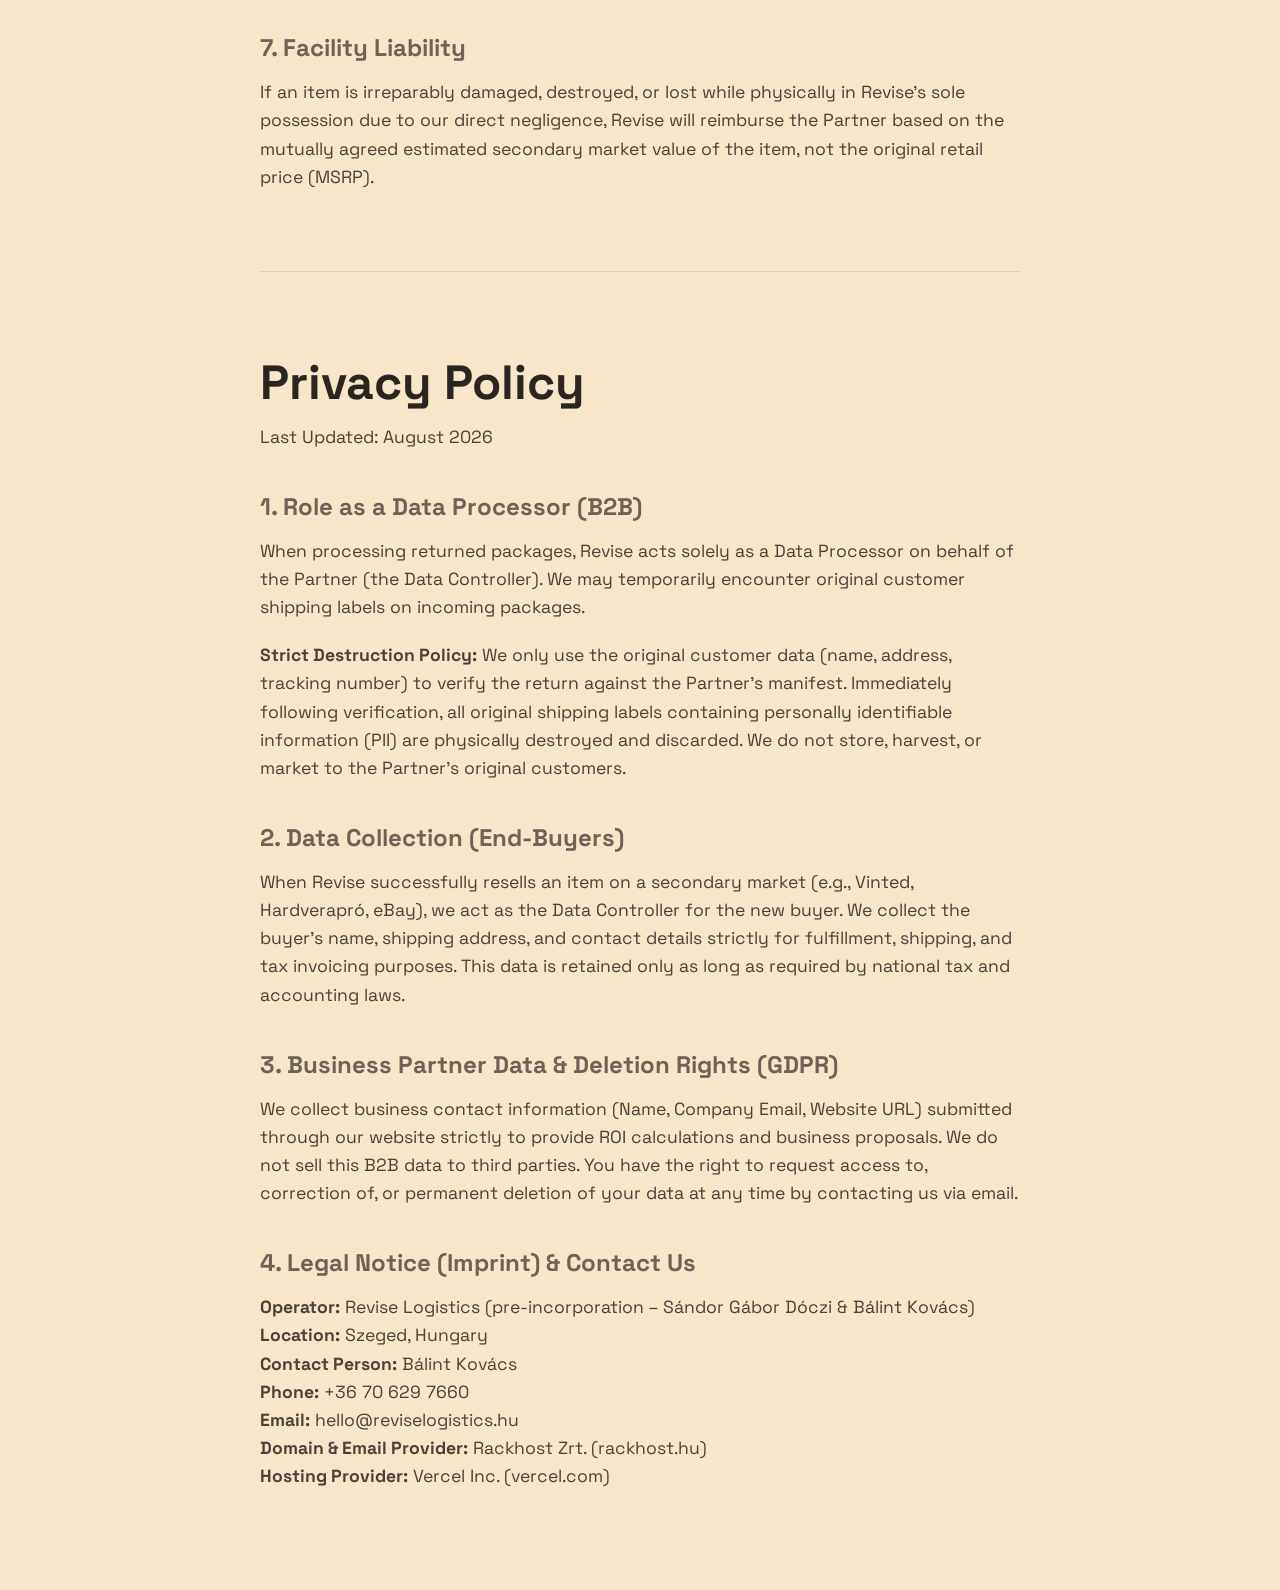
==== commit 6971d875: "Legalen,Legalhu javitas" ====
--- a/legal-en.html
+++ b/legal-en.html
@@ -63,12 +63,14 @@
             <h2>3. Business Partner Data & Deletion Rights (GDPR)</h2>
             <p>We collect business contact information (Name, Company Email, Website URL) submitted through our website strictly to provide ROI calculations and business proposals. We do not sell this B2B data to third parties. You have the right to request access to, correction of, or permanent deletion of your data at any time by contacting us via email.</p>
 
-            <h2>4. Legal Notice (Imprint) & Contact Us</h2>
-            <p><strong>Operator:</strong> [Company / Sole Proprietor Name]<br>
-            <strong>Registered Address:</strong> [Full Address]<br>
-            <strong>Tax / Registration ID:</strong> [ID Number]<br>
-            <strong>Email:</strong> hello@revise.com<br>
-            <strong>Hosting Provider:</strong> [Hosting Provider Name & Address]</p>
+            <h2>4. Legal Notice (Imprint) &amp; Contact Us</h2>
+            <p><strong>Operator:</strong> Revise Logistics (pre-incorporation – Sándor Gábor Dóczi &amp; Bálint Kovács)<br>
+            <strong>Location:</strong> Szeged, Hungary<br>
+            <strong>Contact Person:</strong> Bálint Kovács<br>
+            <strong>Phone:</strong> +36 70 629 7660<br>
+            <strong>Email:</strong> hello@reviselogistics.hu<br>
+            <strong>Domain &amp; Email Provider:</strong> Rackhost Zrt. (rackhost.hu)<br>
+            <strong>Hosting Provider:</strong> Vercel Inc. (vercel.com)</p>
         </div>
 
     </div>
